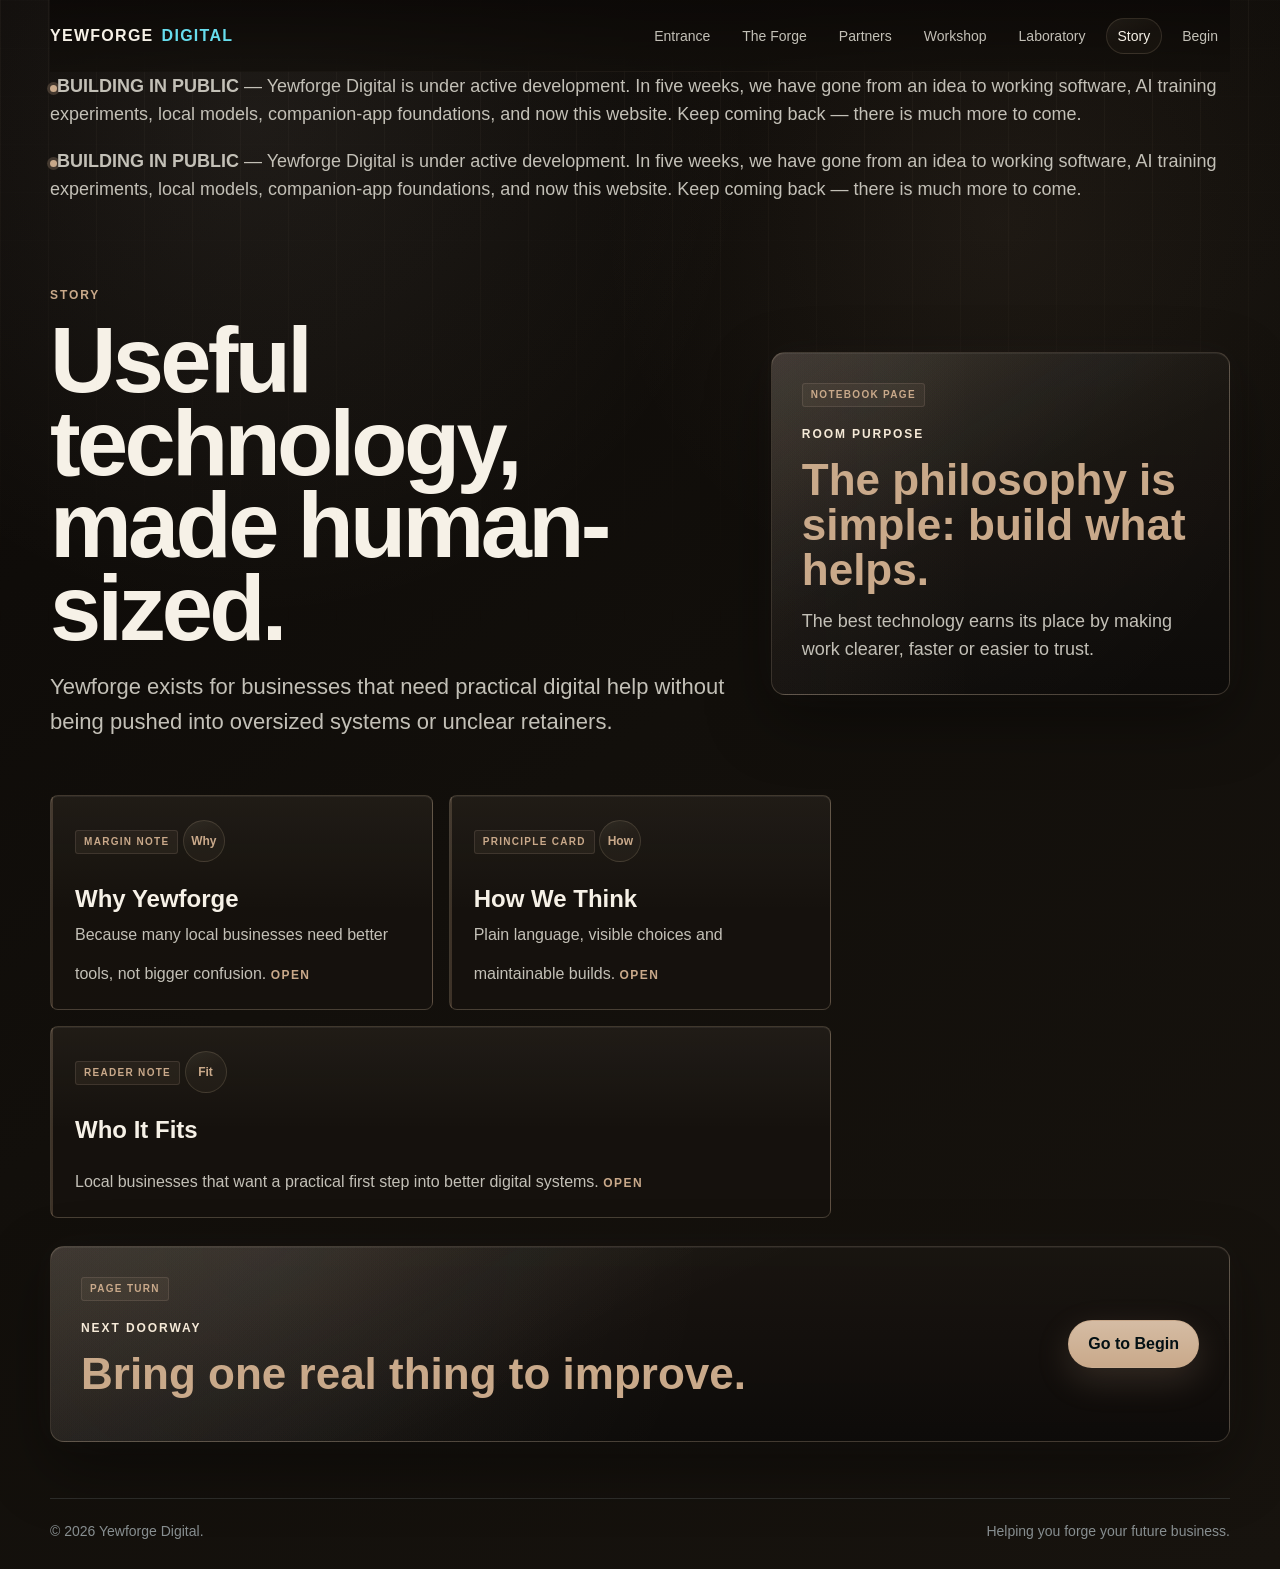
==== about.html @ 074e1b0f "Align Campus pages with YewForge visual system" ====
﻿<!DOCTYPE html>
<html lang="en">
<head>
  <meta charset="UTF-8" />
  <meta name="viewport" content="width=device-width, initial-scale=1.0" />
  <meta http-equiv="refresh" content="0; url=story.html" />
  <title>Story | Yewforge Digital</title>
  <link rel="stylesheet" href="css/campus.css" />
</head>
<body>
  <div class="site-shell">
    <header class="site-header">
      <a class="brand" href="index.html"><span>Yewforge</span><strong>Digital</strong></a>
    </header>
      <p><strong><span class="build-notice-dot" aria-hidden="true"></span>BUILDING IN PUBLIC</strong><span aria-hidden="true"> &mdash; </span><span>Yewforge Digital is under active development. In five weeks, we have gone from an idea to working software, AI training experiments, local models, companion-app foundations, and now this website. Keep coming back &mdash; there is much more to come.</span></p>
      <p><strong><span class="build-notice-dot" aria-hidden="true"></span>BUILDING IN PUBLIC</strong><span aria-hidden="true"> &mdash; </span><span>Yewforge Digital is under active development. In five weeks, we have gone from an idea to working software, AI training experiments, local models, companion-app foundations, and now this website. Keep coming back &mdash; there is much more to come.</span></p>
    </section>    <main class="forward-page">
      <section class="forward-card">
        <p class="eyebrow">Forwarding</p>
        <h1>Story has moved.</h1>
        <p>This old About link now points to the Yewforge Story room.</p>
        <a class="button" href="story.html">Open Story</a>
      </section>
    </main>
  </div>
</body>
</html>
---- css/campus.css ----
﻿:root {
  --bg: #050607;
  --bg-soft: #0b0f12;
  --panel: rgba(15, 18, 21, .88);
  --panel-strong: rgba(20, 24, 28, .96);
  --line: rgba(180, 198, 204, .16);
  --line-bright: rgba(103, 221, 237, .48);
  --text: #f6f1e7;
  --muted: #c3c0b7;
  --quiet: #888f91;
  --cyan: #67dded;
  --ember: #e7a24f;
  --shadow: 0 24px 70px rgba(0, 0, 0, .42);
  --inset: inset 0 1px 0 rgba(255, 255, 255, .06);
  --room-accent: var(--cyan);
  --room-accent-2: var(--ember);
  --room-glow: rgba(103, 221, 237, .10);
  --room-glow-pos: 14% 0%;
  --room-light: rgba(231, 162, 79, .08);
  --room-light-pos: 88% 8%;
  --room-bg-start: #020304;
  --room-bg-mid: #050607;
  --room-bg-end: #101419;
  --room-panel: var(--panel);
  --room-panel-strong: var(--panel-strong);
  --room-surface: rgba(13, 16, 19, .88);
  --room-surface-top: rgba(255, 255, 255, .045);
  --room-border: var(--line);
  --room-marker: var(--room-accent);
  --room-material:
    linear-gradient(155deg, rgba(255, 255, 255, .055), transparent 42%),
    linear-gradient(335deg, rgba(103, 221, 237, .035), transparent 48%),
    var(--room-panel);
  --room-panel-highlight: rgba(255, 255, 255, .06);
  --room-shadow: 0 24px 70px rgba(0, 0, 0, .42);
  --room-edge: var(--room-border);
  --room-key-light: var(--room-glow);
  --room-fill-light: var(--room-light);
}

body[data-room="entrance"] {
  --room-accent: #67dded;
  --room-accent-2: #f6f1e7;
  --room-glow: rgba(103, 221, 237, .12);
  --room-glow-pos: 14% 0%;
  --room-light: rgba(255, 255, 255, .055);
  --room-light-pos: 88% 8%;
  --room-bg-start: #050607;
  --room-bg-mid: #080a0c;
  --room-bg-end: #0d1013;
  --room-panel: rgba(15, 18, 21, .88);
  --room-panel-strong: rgba(20, 24, 28, .96);
  --room-surface: rgba(13, 16, 19, .88);
  --room-surface-top: rgba(255, 255, 255, .045);
  --room-border: rgba(180, 198, 204, .16);
  --room-marker: #67dded;
  --room-material:
    linear-gradient(155deg, rgba(255, 255, 255, .06), transparent 44%),
    linear-gradient(90deg, rgba(103, 221, 237, .075), transparent 34%),
    linear-gradient(180deg, rgba(18, 22, 25, .94), rgba(9, 11, 13, .94));
  --room-panel-highlight: rgba(226, 246, 250, .072);
  --room-shadow: 0 26px 74px rgba(0, 0, 0, .42), 0 0 46px rgba(103, 221, 237, .045);
  --room-edge: rgba(155, 218, 226, .22);
  --room-key-light: rgba(103, 221, 237, .14);
  --room-fill-light: rgba(255, 255, 255, .05);
}

body[data-room="forge"] {
  --room-accent: #e7a24f;
  --room-accent-2: #67dded;
  --room-glow: rgba(231, 162, 79, .09);
  --room-glow-pos: 86% 7%;
  --room-light: rgba(103, 221, 237, .035);
  --room-light-pos: 18% 14%;
  --room-bg-start: #050607;
  --room-bg-mid: #080a0c;
  --room-bg-end: #0b0d10;
  --room-panel: rgba(9, 11, 13, .93);
  --room-panel-strong: rgba(13, 16, 19, .97);
  --room-surface: rgba(8, 10, 12, .92);
  --room-surface-top: rgba(175, 207, 216, .042);
  --room-border: rgba(164, 190, 198, .18);
  --room-marker: #e7a24f;
  --room-material:
    linear-gradient(150deg, rgba(185, 207, 214, .065), transparent 38%),
    linear-gradient(90deg, rgba(88, 100, 106, .12), transparent 52%),
    linear-gradient(180deg, rgba(13, 16, 18, .96), rgba(6, 8, 10, .96));
  --room-panel-highlight: rgba(183, 207, 215, .058);
  --room-shadow: 0 28px 78px rgba(0, 0, 0, .5), 0 0 34px rgba(231, 162, 79, .035);
  --room-edge: rgba(175, 198, 204, .22);
  --room-key-light: rgba(103, 221, 237, .045);
  --room-fill-light: rgba(231, 162, 79, .075);
}

body[data-room="workshop"] {
  --room-accent: #d99a45;
  --room-accent-2: #f2c879;
  --room-glow: rgba(217, 154, 69, .16);
  --room-glow-pos: 34% 84%;
  --room-light: rgba(242, 200, 121, .085);
  --room-light-pos: 18% 12%;
  --room-bg-start: #080706;
  --room-bg-mid: #0e0c09;
  --room-bg-end: #14100b;
  --room-panel: rgba(20, 16, 11, .92);
  --room-panel-strong: rgba(27, 21, 14, .97);
  --room-surface: rgba(21, 17, 12, .92);
  --room-surface-top: rgba(242, 200, 121, .055);
  --room-border: rgba(217, 154, 69, .24);
  --room-marker: #d99a45;
  --room-material:
    linear-gradient(155deg, rgba(242, 200, 121, .09), transparent 44%),
    linear-gradient(90deg, rgba(190, 127, 48, .105), transparent 48%),
    linear-gradient(180deg, rgba(29, 22, 14, .95), rgba(15, 12, 8, .96));
  --room-panel-highlight: rgba(242, 200, 121, .085);
  --room-shadow: 0 26px 70px rgba(0, 0, 0, .45), 0 0 44px rgba(217, 154, 69, .055);
  --room-edge: rgba(217, 154, 69, .30);
  --room-key-light: rgba(242, 200, 121, .105);
  --room-fill-light: rgba(217, 154, 69, .13);
}

body[data-room="laboratory"] {
  --room-accent: #8fefff;
  --room-accent-2: #f6f8f8;
  --room-glow: rgba(143, 239, 255, .19);
  --room-glow-pos: 50% 0%;
  --room-light: rgba(246, 248, 248, .13);
  --room-light-pos: 82% 18%;
  --room-bg-start: #071014;
  --room-bg-mid: #0d171c;
  --room-bg-end: #121a20;
  --room-panel: rgba(20, 30, 36, .94);
  --room-panel-strong: rgba(25, 36, 43, .98);
  --room-surface: rgba(22, 32, 38, .94);
  --room-surface-top: rgba(246, 248, 248, .075);
  --room-border: rgba(166, 244, 255, .24);
  --room-marker: #a6f4ff;
  --room-material:
    linear-gradient(155deg, rgba(246, 250, 250, .115), transparent 46%),
    linear-gradient(90deg, rgba(143, 239, 255, .085), transparent 45%),
    linear-gradient(180deg, rgba(24, 36, 42, .96), rgba(13, 21, 26, .97));
  --room-panel-highlight: rgba(246, 250, 250, .115);
  --room-shadow: 0 24px 68px rgba(0, 0, 0, .36), 0 0 58px rgba(143, 239, 255, .08);
  --room-edge: rgba(166, 244, 255, .31);
  --room-key-light: rgba(143, 239, 255, .22);
  --room-fill-light: rgba(246, 248, 248, .135);
}

body[data-room="story"] {
  --room-accent: #c9a98a;
  --room-accent-2: #f6ead8;
  --room-glow: rgba(201, 169, 138, .105);
  --room-glow-pos: 20% 8%;
  --room-light: rgba(246, 234, 216, .06);
  --room-light-pos: 78% 14%;
  --room-bg-start: #0c0907;
  --room-bg-mid: #120f0b;
  --room-bg-end: #17130e;
  --room-panel: rgba(21, 17, 13, .91);
  --room-panel-strong: rgba(26, 21, 16, .96);
  --room-surface: rgba(22, 18, 14, .91);
  --room-surface-top: rgba(246, 234, 216, .04);
  --room-border: rgba(201, 169, 138, .18);
  --room-marker: #c9a98a;
  --room-material:
    linear-gradient(155deg, rgba(246, 234, 216, .068), transparent 48%),
    linear-gradient(90deg, rgba(201, 169, 138, .05), transparent 44%),
    linear-gradient(180deg, rgba(25, 21, 17, .94), rgba(14, 12, 10, .96));
  --room-panel-highlight: rgba(246, 234, 216, .058);
  --room-shadow: 0 24px 64px rgba(0, 0, 0, .4), 0 0 34px rgba(246, 234, 216, .035);
  --room-edge: rgba(215, 190, 164, .22);
  --room-key-light: rgba(246, 234, 216, .075);
  --room-fill-light: rgba(201, 169, 138, .075);
}

body[data-room="begin"] {
  --room-accent: #8fefff;
  --room-accent-2: #f6f1e7;
  --room-glow: rgba(143, 239, 255, .115);
  --room-glow-pos: 50% 10%;
  --room-light: rgba(246, 241, 231, .055);
  --room-light-pos: 50% 72%;
  --room-bg-start: #07090b;
  --room-bg-mid: #0c1114;
  --room-bg-end: #11171a;
  --room-panel: rgba(15, 21, 24, .91);
  --room-panel-strong: rgba(19, 26, 30, .96);
  --room-surface: rgba(17, 23, 26, .91);
  --room-surface-top: rgba(255, 255, 255, .05);
  --room-border: rgba(143, 239, 255, .17);
  --room-marker: #8fefff;
  --room-material:
    linear-gradient(155deg, rgba(255, 255, 255, .085), transparent 44%),
    linear-gradient(90deg, rgba(143, 239, 255, .06), transparent 48%),
    linear-gradient(180deg, rgba(19, 28, 32, .89), rgba(11, 16, 19, .93));
  --room-panel-highlight: rgba(246, 250, 250, .082);
  --room-shadow: 0 24px 68px rgba(0, 0, 0, .39), 0 0 42px rgba(143, 239, 255, .052);
  --room-edge: rgba(169, 238, 246, .23);
  --room-key-light: rgba(143, 239, 255, .13);
  --room-fill-light: rgba(246, 241, 231, .075);
}

body[data-room="forge-stack"] {
  --text: #171b1e;
  --muted: #5c6267;
  --quiet: #70767a;
  --room-accent: #73526e;
  --room-accent-2: #b48642;
  --room-glow: rgba(115, 82, 110, .12);
  --room-glow-pos: 86% 15%;
  --room-light: rgba(255, 255, 255, .74);
  --room-light-pos: 12% 9%;
  --room-bg-start: #f3f1ec;
  --room-bg-mid: #f3f1ec;
  --room-bg-end: #e8e4dc;
  --room-panel: rgba(255, 255, 255, .54);
  --room-panel-strong: rgba(255, 255, 255, .72);
  --room-surface: rgba(255, 255, 255, .54);
  --room-surface-top: rgba(255, 255, 255, .34);
  --room-border: rgba(23, 27, 30, .16);
  --room-marker: #73526e;
  --room-material:
    linear-gradient(155deg, rgba(255, 255, 255, .68), transparent 46%),
    linear-gradient(335deg, rgba(115, 82, 110, .08), transparent 52%),
    rgba(255, 255, 255, .54);
  --room-panel-highlight: rgba(255, 255, 255, .58);
  --room-shadow: 0 20px 50px rgba(35, 40, 42, .10);
  --room-edge: rgba(115, 82, 110, .32);
  --room-key-light: rgba(115, 82, 110, .12);
  --room-fill-light: rgba(255, 255, 255, .52);
}

* {
  box-sizing: border-box;
}

html {
  color-scheme: dark;
}

body {
  margin: 0;
  min-height: 100vh;
  overflow-x: hidden;
  background:
    radial-gradient(circle at var(--room-glow-pos, 14% 0%), var(--room-key-light, rgba(103, 221, 237, .10)), transparent 31rem),
    radial-gradient(circle at var(--room-light-pos, 88% 8%), var(--room-fill-light, rgba(231, 162, 79, .08)), transparent 25rem),
    linear-gradient(145deg, var(--room-bg-start, #020304) 0%, var(--room-bg-mid, var(--bg)) 48%, var(--room-bg-end, #101419) 100%);
  color: var(--text);
  font-family: Arial, Helvetica, sans-serif;
  -webkit-font-smoothing: antialiased;
  text-rendering: optimizeLegibility;
}

body[data-room="forge-stack"] {
  color-scheme: light;
  background:
    radial-gradient(circle at 12% 9%, rgba(255, 255, 255, .88), transparent 31%),
    radial-gradient(circle at 86% 15%, rgba(115, 82, 110, .12), transparent 20%),
    linear-gradient(120deg, rgba(255, 255, 255, .20), transparent 50%),
    repeating-linear-gradient(90deg, rgba(31, 38, 41, .015) 0 1px, transparent 1px 8px),
    #f3f1ec;
}

body::before {
  content: "";
  position: fixed;
  inset: 0;
  pointer-events: none;
  background:
    linear-gradient(rgba(255, 255, 255, .018) 1px, transparent 1px),
    linear-gradient(90deg, color-mix(in srgb, var(--room-edge, var(--room-accent, var(--cyan))) 42%, transparent) 1px, transparent 1px);
  background-size: 48px 48px;
  mask-image: linear-gradient(to bottom, rgba(0, 0, 0, .52), transparent 72%);
}

a {
  color: inherit;
}

.site-shell {
  width: min(1180px, calc(100% - 32px));
  min-height: 100vh;
  margin: 0 auto;
  display: flex;
  flex-direction: column;
}

.site-header {
  position: sticky;
  top: 0;
  z-index: 10;
  display: flex;
  align-items: center;
  justify-content: space-between;
  gap: 18px;
  padding: 18px 0;
  background:
    linear-gradient(to bottom, color-mix(in srgb, var(--room-bg-start, #050607) 92%, transparent), color-mix(in srgb, var(--room-bg-mid, #050607) 72%, transparent));
  backdrop-filter: blur(16px);
}

.site-header::after {
  content: "";
  position: absolute;
  right: 0;
  bottom: 0;
  left: 0;
  height: 1px;
  background: linear-gradient(90deg, transparent, color-mix(in srgb, var(--room-edge, var(--room-accent, var(--cyan))) 48%, transparent), transparent);
  opacity: .58;
  pointer-events: none;
}

.brand {
  display: inline-flex;
  align-items: baseline;
  gap: 8px;
  text-decoration: none;
  text-transform: uppercase;
  letter-spacing: .08em;
  font-weight: 900;
}

.brand strong {
  color: var(--cyan);
}

body[data-room="forge-stack"] .brand strong {
  color: var(--room-accent);
}

.site-nav {
  display: flex;
  flex-wrap: wrap;
  justify-content: flex-end;
  gap: 8px;
  font-size: 14px;
}

.site-nav a {
  color: var(--muted);
  text-decoration: none;
  padding: 9px 11px;
  border: 1px solid transparent;
  border-radius: 999px;
  transition: color .2s ease, border-color .2s ease, background .2s ease;
}

.site-nav a:hover {
  color: var(--text);
  border-color: color-mix(in srgb, var(--room-edge, var(--room-accent, var(--cyan))) 60%, transparent);
  background:
    linear-gradient(160deg, color-mix(in srgb, var(--room-panel-highlight, white) 60%, transparent), transparent 52%),
    color-mix(in srgb, var(--room-accent, var(--cyan)) 3%, transparent);
}

.site-nav a[aria-current="page"] {
  color: var(--text);
  border-color: color-mix(in srgb, var(--room-edge, var(--room-accent, var(--cyan))) 68%, transparent);
  background:
    linear-gradient(160deg, color-mix(in srgb, var(--room-panel-highlight, white) 70%, transparent), transparent 50%),
    color-mix(in srgb, var(--room-accent, var(--cyan)) 4%, transparent);
}

.nav-toggle {
  display: none;
  border: 1px solid var(--line);
  border-radius: 999px;
  background: rgba(255, 255, 255, .045);
  color: var(--text);
  padding: 10px 14px;
  font: inherit;
  font-weight: 800;
}

main {
  flex: 1;
}

.room-layout {
  padding-bottom: 56px;
}

.room-hero {
  min-height: 72vh;
  display: grid;
  grid-template-columns: minmax(0, 1.08fr) minmax(300px, .72fr);
  gap: 32px;
  align-items: center;
  padding: 56px 0 42px;
}

.room-hero.compact {
  min-height: auto;
  padding: 64px 0 34px;
}

.entrance-hero {
  border-bottom: 1px solid var(--room-edge, var(--line));
}

.eyebrow {
  margin: 0 0 14px;
  color: var(--room-accent, var(--cyan));
  font-size: 12px;
  font-weight: 900;
  letter-spacing: .16em;
  text-transform: uppercase;
}

.eyebrow.ember {
  color: var(--room-accent-2, var(--ember));
}

h1,
h2,
p {
  margin-top: 0;
}

h1 {
  max-width: 860px;
  margin-bottom: 20px;
  font-size: clamp(44px, 8vw, 92px);
  line-height: .9;
  letter-spacing: -.04em;
}

h2 {
  margin-bottom: 14px;
  color: var(--room-accent, var(--cyan));
  font-size: clamp(26px, 4vw, 44px);
  line-height: 1.02;
}

p,
.lead {
  color: var(--muted);
  font-size: 18px;
  line-height: 1.58;
}

.lead {
  max-width: 760px;
  font-size: clamp(18px, 2vw, 22px);
}

.purpose-panel,
.next-door {
  position: relative;
  overflow: hidden;
  background:
    linear-gradient(145deg, var(--room-panel-highlight, rgba(255, 255, 255, .06)), transparent 46%),
    radial-gradient(circle at 18% 0%, color-mix(in srgb, var(--room-key-light, var(--room-glow)) 64%, transparent), transparent 28rem),
    var(--room-material, var(--room-panel, var(--panel)));
  border: 1px solid var(--room-edge, var(--room-border, var(--line)));
  border-radius: 14px;
  box-shadow: var(--room-shadow, var(--shadow)), var(--inset);
  padding: 30px;
}

.purpose-panel p:last-child,
.next-door p:last-child {
  margin-bottom: 0;
}

.doorway-row {
  display: flex;
  flex-wrap: wrap;
  gap: 12px;
  margin-top: 28px;
}

.button {
  display: inline-flex;
  align-items: center;
  justify-content: center;
  min-height: 48px;
  padding: 13px 19px;
  border: 1px solid color-mix(in srgb, var(--room-accent, var(--cyan)) 66%, transparent);
  border-radius: 999px;
  background: linear-gradient(180deg, color-mix(in srgb, var(--room-accent, var(--cyan)) 78%, white), var(--room-accent, var(--cyan)));
  color: #031014;
  text-decoration: none;
  font-weight: 900;
  box-shadow: 0 12px 34px color-mix(in srgb, var(--room-accent, var(--cyan)) 18%, transparent);
  transition: border-color .2s ease, box-shadow .2s ease, transform .2s ease;
}

.button:hover {
  transform: translateY(-1px);
  box-shadow: 0 16px 42px color-mix(in srgb, var(--room-accent, var(--cyan)) 24%, transparent);
}

.button-quiet {
  background:
    linear-gradient(155deg, color-mix(in srgb, var(--room-panel-highlight, white) 48%, transparent), transparent 48%),
    transparent;
  color: var(--text);
  border-color: var(--room-edge, var(--line));
  box-shadow: none;
}

.button-quiet:hover {
  border-color: color-mix(in srgb, var(--room-accent, var(--cyan)) 42%, transparent);
}

.room-grid,
.object-grid,
.process-rail {
  display: grid;
  gap: 16px;
}

.room-grid {
  grid-template-columns: repeat(4, minmax(0, 1fr));
  padding: 34px 0 64px;
}

.room-card,
.object-face {
  position: relative;
  overflow: hidden;
  width: 100%;
  min-height: 190px;
  border: 1px solid var(--room-edge, var(--room-border, var(--line)));
  border-radius: 14px;
  background:
    linear-gradient(160deg, var(--room-panel-highlight, var(--room-surface-top, rgba(255, 255, 255, .045))), transparent 48%),
    linear-gradient(340deg, color-mix(in srgb, var(--room-fill-light, var(--room-light)) 52%, transparent), transparent 58%),
    var(--room-surface, rgba(13, 16, 19, .88));
  color: var(--text);
  text-align: left;
  text-decoration: none;
  padding: 24px;
  box-shadow: var(--inset);
  transition: border-color .2s ease, transform .2s ease, background .2s ease, box-shadow .2s ease;
}

.room-card {
  display: flex;
  flex-direction: column;
}

.room-card > *,
.object-face > *,
.purpose-panel > *,
.next-door > * {
  position: relative;
  z-index: 1;
}

.room-card-wide {
  grid-column: span 2;
}

.room-card:hover,
.object-face:hover,
.reveal-object.is-open .object-face {
  transform: translateY(-3px);
  border-color: color-mix(in srgb, var(--room-edge, var(--room-accent, var(--cyan))) 80%, transparent);
  background:
    linear-gradient(150deg, color-mix(in srgb, var(--room-key-light, var(--room-glow)) 72%, transparent), transparent 42%),
    linear-gradient(335deg, color-mix(in srgb, var(--room-fill-light, var(--room-light)) 52%, transparent), transparent 52%),
    var(--room-material, var(--room-panel-strong, var(--panel-strong)));
  box-shadow: var(--room-shadow, 0 18px 46px rgba(0, 0, 0, .28)), var(--inset);
}

.room-marker,
.object-icon {
  display: inline-flex;
  align-items: center;
  justify-content: center;
  width: 42px;
  height: 42px;
  margin-bottom: 24px;
  border: 1px solid color-mix(in srgb, var(--room-edge, var(--room-marker, var(--room-accent, var(--cyan)))) 74%, transparent);
  border-radius: 999px;
  color: var(--room-marker, var(--room-accent, var(--cyan)));
  background:
    linear-gradient(155deg, color-mix(in srgb, var(--room-panel-highlight, white) 75%, transparent), transparent 48%),
    color-mix(in srgb, var(--room-marker, var(--room-accent, var(--cyan))) 5%, transparent);
  font-size: 12px;
  font-weight: 900;
}

.object-label {
  display: inline-flex;
  align-items: center;
  width: fit-content;
  max-width: 100%;
  margin: 0 0 18px;
  padding: 5px 8px;
  border: 1px solid color-mix(in srgb, var(--room-edge, var(--room-accent, var(--cyan))) 62%, transparent);
  border-radius: 999px;
  color: var(--room-accent, var(--cyan));
  background: color-mix(in srgb, var(--room-accent, var(--cyan)) 7%, transparent);
  font-size: 10px;
  font-weight: 900;
  letter-spacing: .13em;
  line-height: 1.2;
  text-transform: uppercase;
}

.object-label + .room-marker,
.object-label + .object-icon {
  margin-top: 0;
}

body[data-room="entrance"] .purpose-panel::after {
  content: "";
  position: absolute;
  right: 22px;
  bottom: 20px;
  width: 88px;
  height: 1px;
  background: linear-gradient(90deg, transparent, var(--room-accent), transparent);
  opacity: .58;
}

body[data-room="entrance"] .room-card::before {
  content: "";
  position: absolute;
  inset: 12px;
  border: 1px solid color-mix(in srgb, var(--room-edge, var(--room-accent)) 52%, transparent);
  border-radius: 10px;
  opacity: .42;
  pointer-events: none;
}

body[data-room="entrance"] .room-card::after {
  content: "";
  position: absolute;
  top: 24px;
  right: 22px;
  width: 24px;
  height: 24px;
  border-top: 1px solid color-mix(in srgb, var(--room-accent) 68%, transparent);
  border-right: 1px solid color-mix(in srgb, var(--room-accent) 68%, transparent);
  opacity: .62;
}

body[data-room="forge"] .object-face {
  border-radius: 10px;
  background:
    linear-gradient(115deg, color-mix(in srgb, var(--room-panel-highlight) 78%, transparent), transparent 36%),
    repeating-linear-gradient(90deg, rgba(255, 255, 255, .028) 0 1px, transparent 1px 14px),
    var(--room-surface);
}

body[data-room="forge"] .object-face::before {
  content: "";
  position: absolute;
  right: 18px;
  bottom: 18px;
  width: 44px;
  height: 10px;
  border-top: 1px solid color-mix(in srgb, var(--room-accent) 70%, transparent);
  border-bottom: 1px solid color-mix(in srgb, var(--room-accent-2) 45%, transparent);
  transform: skewX(-18deg);
  opacity: .55;
}

body[data-room="workshop"] .object-face::before {
  content: "";
  position: absolute;
  top: 14px;
  right: 14px;
  left: 14px;
  height: 9px;
  background: repeating-linear-gradient(90deg, color-mix(in srgb, var(--room-accent) 60%, transparent) 0 1px, transparent 1px 12px);
  opacity: .62;
}

body[data-room="workshop"] .object-face::after {
  margin-top: 28px;
}

body[data-room="laboratory"] .object-face {
  border-radius: 12px;
  background:
    linear-gradient(180deg, color-mix(in srgb, var(--room-panel-highlight) 70%, transparent), transparent 42%),
    linear-gradient(90deg, transparent 0 14px, color-mix(in srgb, var(--room-accent) 12%, transparent) 14px 15px, transparent 15px),
    var(--room-surface);
}

body[data-room="laboratory"] .object-face::before {
  content: "";
  position: absolute;
  inset: 12px;
  border: 1px solid color-mix(in srgb, var(--room-accent) 42%, transparent);
  border-radius: 8px;
  opacity: .52;
  pointer-events: none;
}

body[data-room="story"] .object-face {
  border-radius: 8px;
  background:
    linear-gradient(90deg, color-mix(in srgb, var(--room-accent) 22%, transparent) 0 2px, transparent 2px),
    linear-gradient(180deg, color-mix(in srgb, var(--room-panel-highlight) 86%, transparent), transparent 54%),
    var(--room-surface);
}

body[data-room="story"] .object-label {
  border-radius: 3px;
}

body[data-room="story"] .object-reveal > p {
  border-left: 2px solid color-mix(in srgb, var(--room-accent) 48%, transparent);
}

body[data-room="begin"] .purpose-panel,
body[data-room="begin"] .next-door {
  background:
    linear-gradient(180deg, color-mix(in srgb, var(--room-panel-highlight) 64%, transparent), transparent 44%),
    linear-gradient(90deg, color-mix(in srgb, var(--room-accent) 9%, transparent), transparent 38%),
    var(--room-material);
}

body[data-room="begin"] .object-face {
  border-radius: 12px;
}

body[data-room="begin"] .object-face::before {
  content: "";
  position: absolute;
  right: 18px;
  top: 18px;
  width: 34px;
  height: 34px;
  border: 1px solid color-mix(in srgb, var(--room-accent) 40%, transparent);
  border-radius: 50%;
  opacity: .45;
}

.room-card strong,
.object-face strong {
  display: block;
  margin-bottom: 10px;
  font-size: 24px;
  line-height: 1.1;
}

.room-card span:last-child,
.object-face span:last-child {
  color: var(--muted);
  line-height: 1.45;
}

.object-grid {
  grid-template-columns: repeat(3, minmax(0, 1fr));
}

.process-rail {
  grid-template-columns: repeat(5, minmax(0, 1fr));
}

.reveal-object {
  position: relative;
}

.object-face {
  display: block;
  cursor: pointer;
  font: inherit;
}

.object-face::after {
  content: "Open";
  display: inline-block;
  margin-top: 22px;
  color: var(--room-accent, var(--cyan));
  font-size: 12px;
  font-weight: 900;
  letter-spacing: .12em;
  text-transform: uppercase;
}

.reveal-object.is-open .object-face::after {
  content: "Close";
  color: var(--room-accent-2, var(--ember));
}

.featured-object {
  grid-column: span 2;
}

.object-reveal {
  display: grid;
  grid-template-rows: 0fr;
  opacity: 0;
  transition: grid-template-rows .24s ease, opacity .24s ease;
}

.object-reveal > p {
  overflow: hidden;
  margin: 0;
  padding: 0 22px;
  color: var(--muted);
}

.reveal-object.is-open .object-reveal {
  grid-template-rows: 1fr;
  opacity: 1;
}

.reveal-object.is-open .object-reveal > p {
  padding-top: 16px;
  padding-bottom: 18px;
  border-bottom: 1px solid color-mix(in srgb, var(--room-edge, var(--room-accent-2, var(--ember))) 58%, transparent);
}

.next-door {
  display: flex;
  align-items: center;
  justify-content: space-between;
  gap: 24px;
  margin-top: 28px;
}

.final-door {
  align-items: flex-start;
}

code {
  color: var(--text);
  background: rgba(255, 255, 255, .06);
  border: 1px solid var(--line);
  border-radius: 5px;
  padding: 2px 5px;
}

.site-footer {
  display: flex;
  justify-content: space-between;
  gap: 16px;
  border-top: 1px solid var(--line);
  padding: 24px 0 30px;
  color: var(--quiet);
  font-size: 14px;
}

.forward-page {
  display: grid;
  min-height: calc(100vh - 150px);
  place-items: center;
}

.forward-card {
  max-width: 620px;
  background:
    linear-gradient(145deg, var(--room-panel-highlight, rgba(255, 255, 255, .06)), transparent 46%),
    radial-gradient(circle at 18% 0%, color-mix(in srgb, var(--room-key-light, var(--room-glow)) 58%, transparent), transparent 26rem),
    var(--room-material, var(--panel));
  border: 1px solid var(--room-edge, var(--line));
  border-radius: 14px;
  padding: 30px;
  box-shadow: var(--room-shadow, var(--shadow)), var(--inset);
}

:focus-visible {
  outline: 3px solid color-mix(in srgb, var(--room-accent, var(--cyan)) 82%, white);
  outline-offset: 3px;
}

.forge-stack-shell {
  width: min(1180px, calc(100% - 32px));
}

.forge-stack-page {
  padding-bottom: 56px;
}

.stack-hero {
  display: grid;
  grid-template-columns: minmax(0, 1.25fr) minmax(300px, .75fr);
  gap: 34px;
  align-items: end;
  padding: 64px 0 46px;
}

.stack-rule {
  width: 68px;
  height: 2px;
  margin: 17px 0 22px;
  background: var(--room-accent);
}

.stack-hero h1 {
  max-width: 820px;
  margin: 0;
  color: #171b1e;
  font-size: clamp(48px, 7vw, 102px);
  font-weight: 650;
  letter-spacing: -.065em;
  line-height: .94;
}

.stack-hero h1 span {
  color: var(--room-accent);
}

.stack-hero .lead {
  max-width: 670px;
  margin-top: 24px;
  color: #42484c;
}

.stack-status,
.stack-partner-copy,
.stack-contact-card {
  border: 1px solid var(--room-border);
  background: rgba(255, 255, 255, .46);
}

.stack-status {
  padding: 22px;
  border-color: rgba(115, 82, 110, .45);
  background: linear-gradient(140deg, rgba(255, 255, 255, .70), rgba(238, 229, 237, .62));
  box-shadow: var(--room-shadow);
}

.stack-status-top {
  display: flex;
  align-items: center;
  justify-content: space-between;
  color: var(--muted);
  font-size: 11px;
  letter-spacing: .08em;
  text-transform: uppercase;
}

.stack-pulse {
  width: 9px;
  height: 9px;
  border-radius: 999px;
  background: var(--room-accent);
  box-shadow: 0 0 0 5px rgba(115, 82, 110, .12);
}

.stack-status h2,
.stack-contact-card h2 {
  margin: 28px 0 9px;
  color: #171b1e;
  font-size: 30px;
  letter-spacing: -.05em;
}

.stack-status h2 {
  font-size: 26px;
}

.stack-status p,
.stack-card p,
.stack-partner-copy p,
.stack-contact-card p,
.stack-ecosystem p,
.stack-tracks p {
  color: var(--muted);
  font-size: 14px;
  line-height: 1.55;
}

.stack-meta {
  display: flex;
  flex-wrap: wrap;
  gap: 18px;
  margin: 24px 0 0;
  padding-top: 16px;
  border-top: 1px solid var(--room-border);
}

.stack-meta dt {
  color: var(--muted);
  font-size: 11px;
}

.stack-meta dd {
  margin: 3px 0 0;
  color: #171b1e;
  font-size: 13px;
  font-weight: 700;
}

.stack-section-intro {
  display: flex;
  align-items: end;
  justify-content: space-between;
  gap: 20px;
  padding: 36px 0 18px;
  border-top: 1px solid var(--room-border);
}

.stack-section-intro h2,
.stack-ecosystem h2,
.stack-partner-copy h2 {
  margin: 0;
  color: #171b1e;
  font-size: clamp(28px, 4vw, 48px);
  font-weight: 640;
  letter-spacing: -.05em;
}

.stack-section-intro p {
  max-width: 560px;
  margin: 0;
  color: var(--muted);
  font-size: 14px;
  line-height: 1.5;
}

.stack-notice {
  display: flex;
  align-items: flex-start;
  gap: 12px;
  margin-bottom: 20px;
  padding: 14px 16px;
  border-left: 3px solid var(--room-accent);
  border-radius: 14px;
  background:
    linear-gradient(155deg, rgba(255, 255, 255, .68), transparent 52%),
    rgba(255, 255, 255, .42);
  box-shadow: inset 0 1px 0 rgba(255, 255, 255, .52);
}

.stack-notice p {
  margin: 0;
  color: #4a5256;
  font-size: 13px;
  line-height: 1.45;
}

.stack-notice strong {
  color: #171b1e;
}

.stack-grid {
  display: grid;
  grid-template-columns: repeat(12, 1fr);
  gap: 14px;
}

.stack-card {
  position: relative;
  grid-column: span 4;
  min-height: 210px;
  overflow: hidden;
  padding: 24px;
  border: 1px solid var(--room-border);
  border-radius: 18px;
  background:
    linear-gradient(150deg, rgba(255, 255, 255, .86), transparent 40%),
    radial-gradient(circle at 18% 0%, rgba(115, 82, 110, .12), transparent 12rem),
    linear-gradient(340deg, rgba(48, 52, 55, .12), transparent 58%),
    rgba(247, 244, 239, .94);
  box-shadow:
    0 18px 42px rgba(50, 55, 58, .11),
    inset 0 1px 0 rgba(255, 255, 255, .82);
  transition: border-color .2s ease, box-shadow .2s ease, transform .2s ease, background .2s ease;
}

.stack-card:hover {
  transform: translateY(-4px);
  border-color: rgba(115, 82, 110, .65);
  background:
    linear-gradient(150deg, rgba(255, 255, 255, .92), transparent 40%),
    radial-gradient(circle at 18% 0%, rgba(115, 82, 110, .17), transparent 12rem),
    linear-gradient(340deg, rgba(180, 134, 66, .15), transparent 58%),
    rgba(250, 247, 242, .98);
  box-shadow:
    var(--room-shadow),
    inset 0 1px 0 rgba(255, 255, 255, .86);
}

.stack-card > * {
  position: relative;
  z-index: 1;
}

.stack-card::before {
  content: "";
  position: absolute;
  top: 13px;
  right: 16px;
  left: 16px;
  height: 1px;
  background: linear-gradient(90deg, transparent, rgba(115, 82, 110, .34), rgba(180, 134, 66, .26), transparent);
  opacity: .72;
  pointer-events: none;
}

.stack-card::after {
  content: "";
  position: absolute;
  right: -40px;
  bottom: -50px;
  width: 150px;
  height: 150px;
  border: 1px solid rgba(115, 82, 110, .18);
  border-radius: 999px;
  background: radial-gradient(circle, rgba(255, 255, 255, .26), transparent 58%);
  pointer-events: none;
}

.stack-card-wide {
  grid-column: span 6;
}

.stack-kicker {
  margin-bottom: 16px;
  color: #4e5559;
  font-size: 11px;
  letter-spacing: .13em;
  text-transform: uppercase;
}

.stack-type {
  margin: 0 0 10px;
  color: #171b1e;
  font-size: 30px;
  font-weight: 800;
  letter-spacing: -.065em;
}

.stack-brand-text {
  display: grid;
  gap: 10px;
  margin-bottom: 16px;
  letter-spacing: 0;
}

.stack-mark-label {
  color: #4b5257;
  font-size: 10px;
  font-weight: 900;
  letter-spacing: .11em;
  line-height: 1.2;
  text-transform: uppercase;
}

.stack-brand-row,
.stack-brand-combo {
  display: flex;
  min-width: 0;
  align-items: center;
  gap: 12px;
}

.stack-brand-row {
  width: fit-content;
  max-width: 100%;
  padding: 10px 12px;
  border: 1px solid rgba(23, 27, 30, .14);
  border-radius: 14px;
  background: rgba(255, 255, 255, .72);
  box-shadow: inset 0 1px 0 rgba(255, 255, 255, .82);
}

.stack-brand-name,
.stack-brand-python,
.stack-brand-kotlin,
.stack-brand-web-row .stack-brand-row > span:last-child {
  min-width: 0;
  color: #171b1e;
  font-size: clamp(28px, 3.2vw, 36px);
  font-weight: 900;
  line-height: 1;
  overflow-wrap: anywhere;
}

.stack-brand-subline {
  color: #3d464c;
  font-size: 13px;
  font-weight: 900;
  letter-spacing: .08em;
  text-transform: uppercase;
}

.stack-brand-combo {
  flex-wrap: wrap;
}

.stack-brand-combo .stack-brand-row {
  padding-right: 14px;
}

.stack-brand-plus {
  color: #61686d;
  font-size: 22px;
  font-weight: 900;
}

.stack-brand-python {
  color: #234f7d;
}

.stack-brand-kotlin {
  color: #5633a8;
}

.stack-brand-icon-text {
  display: inline-flex;
  flex: 0 0 auto;
  align-items: center;
  justify-content: center;
  width: 44px;
  height: 44px;
  border: 1px solid rgba(180, 134, 66, .48);
  border-radius: 12px;
  background: #efe3d0;
  color: #5f472d;
  font-size: 15px;
  font-weight: 900;
  letter-spacing: .02em;
}

.stack-brand-dell .stack-brand-icon-text {
  border-color: rgba(0, 125, 184, .36);
  background: #e4f2f8;
  color: #006ba0;
}

.stack-brand-nvidia .stack-brand-icon-text {
  border-color: rgba(118, 185, 0, .40);
  background: #edf8dc;
  color: #3f7100;
}

.stack-brand-code .stack-brand-row:first-child .stack-brand-icon-text {
  border-color: rgba(55, 118, 171, .34);
  background: #e5f0f8;
  color: #234f7d;
}

.stack-brand-code .stack-brand-row:last-child .stack-brand-icon-text {
  border-color: rgba(127, 82, 255, .32);
  background: #eee8ff;
  color: #5633a8;
}

.stack-brand-docker .stack-brand-icon-text {
  border-color: rgba(36, 150, 237, .34);
  background: #e3f2fd;
  color: #1275b7;
}

.stack-brand-row-neutral {
  border-color: rgba(180, 134, 66, .30);
  background: rgba(249, 241, 228, .82);
}

.stack-brand-row-windows {
  border-color: rgba(0, 120, 212, .24);
  background: rgba(231, 243, 252, .82);
}

.stack-brand-row-windows .stack-brand-icon-text {
  border-color: rgba(0, 120, 212, .40);
  background: #e2f0fb;
  color: #075a9a;
}

.stack-brand-web-row {
  gap: 8px;
}

.stack-brand-web-row .stack-brand-row {
  gap: 8px;
  padding: 9px 10px;
}

.stack-brand-web-row .stack-brand-icon-text {
  width: 34px;
  height: 34px;
  font-size: 13px;
}

.stack-brand-web-row .stack-brand-row > span:last-child {
  font-size: clamp(20px, 2.6vw, 28px);
}

.stack-brand-web-row .stack-brand-row:nth-child(1) .stack-brand-icon-text {
  border-color: rgba(227, 79, 38, .34);
  background: #fbe8e1;
  color: #b83212;
}

.stack-brand-web-row .stack-brand-row:nth-child(2) .stack-brand-icon-text {
  border-color: rgba(102, 51, 153, .34);
  background: #efe7f7;
  color: #663399;
}

.stack-brand-web-row .stack-brand-row:nth-child(3) .stack-brand-icon-text {
  border-color: rgba(178, 153, 0, .34);
  background: #fff6bf;
  color: #574a00;
}

.stack-card p {
  color: #3b4247;
  font-size: 15px;
}

.stack-tag {
  display: inline-flex;
  margin-top: 19px;
  padding: 5px 8px;
  border: 1px solid var(--room-border);
  border-radius: 999px;
  background: rgba(255, 255, 255, .4);
  color: var(--muted);
  font-size: 10px;
  letter-spacing: .06em;
  text-transform: uppercase;
}

.stack-tag-live {
  border-color: rgba(115, 82, 110, .70);
  background: rgba(238, 229, 237, .72);
  color: var(--room-accent);
}

.stack-ecosystem {
  position: relative;
  overflow: hidden;
  margin-top: 54px;
  padding: 42px;
  background: #101315;
  color: #edf3f3;
}

.stack-ecosystem::before {
  content: "";
  position: absolute;
  inset: 0;
  background:
    radial-gradient(circle at 90% 20%, rgba(115, 82, 110, .30), transparent 22%),
    linear-gradient(115deg, transparent 30%, rgba(255, 255, 255, .03) 31%, transparent 32%);
  pointer-events: none;
}

.stack-ecosystem > * {
  position: relative;
}

.stack-ecosystem .eyebrow {
  color: #a6b3b6;
}

.stack-ecosystem h2 {
  max-width: 760px;
  margin-top: 18px;
  color: #edf3f3;
}

.stack-ecosystem > p:not(.eyebrow) {
  max-width: 740px;
  color: #bcc6c8;
  font-size: 15px;
  line-height: 1.6;
}

.stack-tracks {
  display: grid;
  grid-template-columns: repeat(3, 1fr);
  gap: 12px;
  margin-top: 28px;
}

.stack-tracks article {
  padding: 18px;
  border: 1px solid rgba(255, 255, 255, .12);
  background: rgba(255, 255, 255, .035);
}

.stack-tracks strong {
  display: block;
  margin-bottom: 14px;
  color: #b990b2;
  font-size: 11px;
  letter-spacing: .1em;
  text-transform: uppercase;
}

.stack-tracks h3 {
  margin: 0 0 8px;
  color: #fff;
  font-size: 13px;
}

.stack-tracks p {
  margin: 0;
  color: #b4c0c2;
  font-size: 12px;
  line-height: 1.5;
}

.stack-partner {
  display: grid;
  grid-template-columns: 1.2fr .8fr;
  gap: 28px;
  align-items: stretch;
  padding-top: 56px;
}

.stack-partner-copy,
.stack-contact-card {
  padding: 36px;
}

.stack-partner-copy h2 {
  margin: 16px 0 14px;
}

.stack-partner-copy p {
  max-width: 650px;
  font-size: 15px;
  line-height: 1.6;
}

.stack-bullets {
  display: grid;
  grid-template-columns: repeat(2, 1fr);
  gap: 10px;
  margin: 26px 0 0;
  padding: 0;
  list-style: none;
}

.stack-bullets li {
  padding: 12px;
  border-top: 1px solid var(--room-border);
  color: #434a4e;
  font-size: 13px;
}

.stack-bullets li::before {
  content: "+";
  margin-right: 8px;
  color: var(--room-accent);
}

.stack-contact-card {
  border-color: rgba(115, 82, 110, .55);
  background: linear-gradient(160deg, rgba(238, 229, 237, .82), rgba(255, 255, 255, .54));
}

.stack-contact-card h2 {
  margin: 16px 0;
}

.partner-form {
  display: grid;
  gap: 11px;
  margin-top: 18px;
}

.partner-form label {
  display: grid;
  gap: 6px;
}

.partner-form label span {
  color: var(--muted);
  font-size: 11px;
  letter-spacing: .06em;
  text-transform: uppercase;
}

.partner-form input,
.partner-form select,
.partner-form textarea {
  width: 100%;
  border: 1px solid rgba(115, 82, 110, .30);
  border-radius: 0;
  background: rgba(255, 255, 255, .62);
  color: #171b1e;
  font: inherit;
  font-size: 13px;
  padding: 10px 11px;
}

.partner-form textarea {
  min-height: 112px;
  resize: vertical;
}

.partner-form input:focus,
.partner-form select:focus,
.partner-form textarea:focus {
  border-color: var(--room-accent);
  box-shadow: 0 0 0 3px rgba(115, 82, 110, .10);
  outline: none;
}

.partner-form .cta {
  width: fit-content;
  margin-top: 7px;
  border: 0;
  background: #171b1e;
  color: #fff;
  cursor: pointer;
  font: inherit;
  font-size: 13px;
  padding: 13px 16px;
  text-decoration: none;
}

.partner-form .cta:hover,
.partner-form .cta:focus-visible {
  background: #2a3439;
}

.partner-form.is-submitting .cta {
  cursor: wait;
  opacity: .74;
}

.honeypot {
  display: none !important;
}

.form-status {
  margin: 4px 0 0;
  color: var(--muted);
  font-size: 12px;
  line-height: 1.45;
}

.form-status.is-success {
  color: #315f39;
}

.form-status.is-error {
  color: #7a3030;
}

.form-note {
  margin-top: 18px;
  font-size: 11px;
}


.build-notice {
  position: relative;
  overflow: hidden;
  margin: 0 0 22px;
  padding: 10px 14px;
  border: 1px solid color-mix(in srgb, var(--room-edge, var(--room-accent, #73526e)) 66%, transparent);
  border-radius: 999px;
  background:
    linear-gradient(145deg, rgba(255, 255, 255, .075), transparent 52%),
    color-mix(in srgb, #17131b 76%, var(--room-accent, #73526e) 24%);
  box-shadow: inset 0 1px 0 rgba(255, 255, 255, .08), 0 12px 32px rgba(0, 0, 0, .16);
  backdrop-filter: blur(14px);
}

body[data-room="forge-stack"] .build-notice {
  background:
    linear-gradient(145deg, rgba(255, 255, 255, .24), transparent 52%),
    rgba(35, 29, 39, .82);
}

.build-notice::after {
  content: "";
  position: absolute;
  right: 16px;
  bottom: -1px;
  left: 16px;
  height: 1px;
  background: linear-gradient(90deg, transparent, color-mix(in srgb, var(--room-accent, #73526e) 70%, white), transparent);
  opacity: .72;
  pointer-events: none;
}

.build-notice p {
  display: flex;
  flex-wrap: wrap;
  gap: 4px;
  align-items: center;
  margin: 0;
  min-width: 0;
  color: #f4efe8;
  font-size: 13px;
  line-height: 1.45;
}

.build-notice strong {
  display: inline-flex;
  align-items: center;
  gap: 7px;
  color: #fff7ef;
  font-size: 11px;
  letter-spacing: .12em;
  text-transform: uppercase;
}

.build-notice p > span:last-child {
  min-width: 0;
  overflow-wrap: break-word;
}

.build-notice-dot {
  display: inline-block;
  width: 7px;
  height: 7px;
  border-radius: 999px;
  background: var(--room-accent, #73526e);
  box-shadow: 0 0 0 3px color-mix(in srgb, var(--room-accent, #73526e) 24%, transparent);
}

@media (max-width: 980px) {
  .room-hero,
  .room-hero.compact {
    grid-template-columns: 1fr;
    min-height: auto;
    padding-top: 42px;
  }

  .room-grid,
  .object-grid,
  .process-rail {
    grid-template-columns: repeat(2, minmax(0, 1fr));
  }

  .room-card-wide,
  .featured-object {
    grid-column: span 1;
  }

  .next-door {
    align-items: flex-start;
    flex-direction: column;
  }

  .stack-hero,
  .stack-partner {
    grid-template-columns: 1fr;
  }

  .stack-card,
  .stack-card-wide {
    grid-column: span 6;
  }

  .stack-tracks {
    grid-template-columns: 1fr;
  }
}

@media (max-width: 760px) {
  .build-notice {
    border-radius: 18px;
    padding: 11px 12px;
  }

  .build-notice p {
    display: grid;
    gap: 3px;
    font-size: 12px;
    line-height: 1.45;
  }

  .build-notice p > span[aria-hidden="true"] {
    display: none;
  }

  .build-notice strong {
    display: inline-flex;
    margin-right: 4px;
    font-size: 10px;
  }

  .build-notice strong::after {
    content: " &mdash;";
  }
  .site-shell {
    width: min(100% - 24px, 1180px);
  }

  .site-header {
    align-items: flex-start;
  }

  .nav-toggle {
    display: inline-flex;
  }

  .site-nav {
    position: absolute;
    top: 64px;
    left: 0;
    right: 0;
    display: none;
    flex-direction: column;
    padding: 12px;
    border: 1px solid var(--line);
    border-radius: 14px;
    background: rgba(8, 10, 12, .98);
    box-shadow: var(--shadow);
  }

  body[data-room="forge-stack"] .site-nav {
    background: rgba(255, 255, 255, .96);
  }

  .site-nav.is-open {
    display: flex;
  }

  .site-nav a {
    padding: 12px;
  }

  h1 {
    font-size: clamp(40px, 14vw, 62px);
  }

  .doorway-row,
  .button {
    width: 100%;
  }

  .room-grid,
  .object-grid,
  .process-rail {
    grid-template-columns: 1fr;
  }

  .room-card,
  .object-face {
    min-height: 160px;
  }

  .site-footer {
    flex-direction: column;
  }

  .stack-hero {
    padding: 44px 0 34px;
  }

  .stack-hero h1 {
    font-size: 52px;
  }

  .stack-section-intro {
    display: block;
  }

  .stack-section-intro p {
    margin-top: 13px;
  }

  .stack-card,
  .stack-card-wide {
    grid-column: span 12;
  }

  .stack-ecosystem {
    padding: 26px 20px;
  }

  .stack-partner-copy,
  .stack-contact-card {
    padding: 26px 20px;
  }

  .stack-bullets {
    grid-template-columns: 1fr;
  }

  .partner-form .cta {
    width: 100%;
  }
}
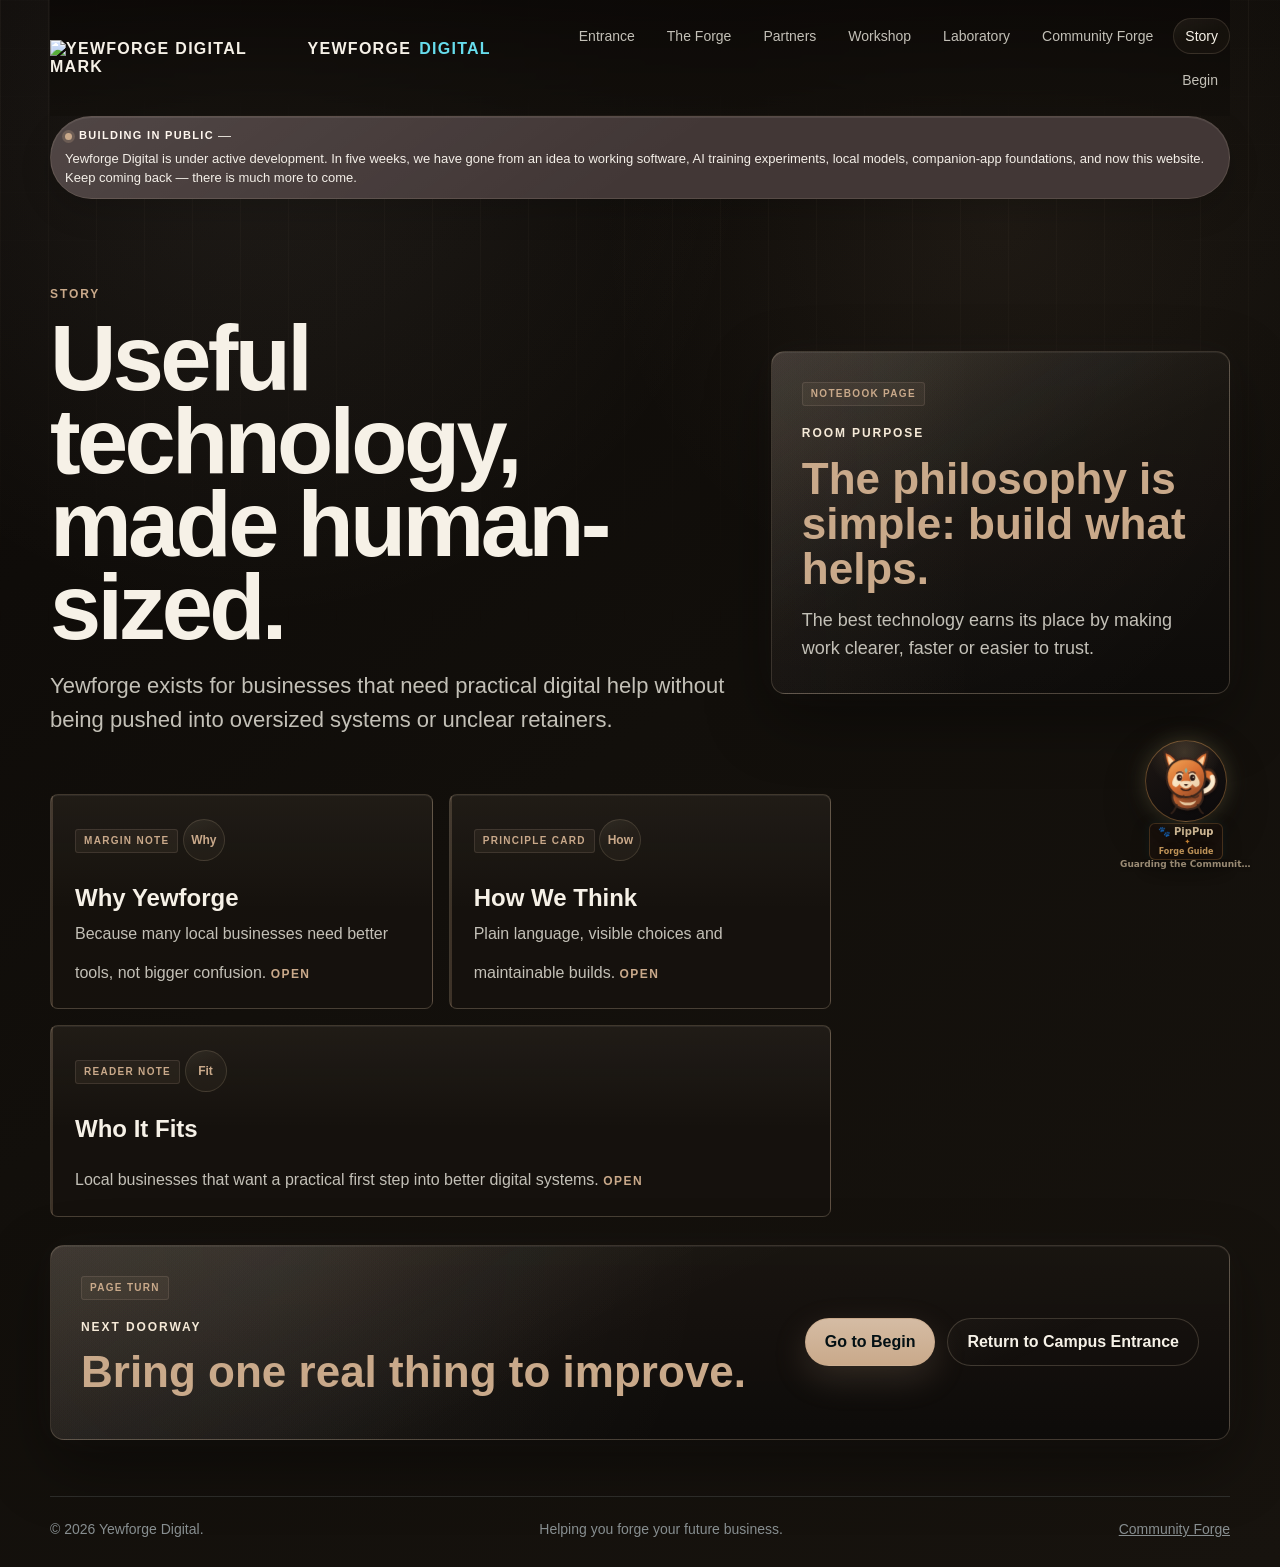
==== commit 09e3faf6: "Add Community Forge, PipPup guide, and nomination flow" ====
--- a/about.html
+++ b/about.html
@@ -1,18 +1,45 @@
-﻿<!DOCTYPE html>
+<!DOCTYPE html>
 <html lang="en">
 <head>
   <meta charset="UTF-8" />
   <meta name="viewport" content="width=device-width, initial-scale=1.0" />
   <meta http-equiv="refresh" content="0; url=story.html" />
-  <title>Story | Yewforge Digital</title>
+  <title>About Redirect | YewForge Digital Story</title>
+  <meta name="description" content="Forwarding page for the previous About link, now pointing visitors to the YewForge Digital Story room." />
+  <link rel="icon" href="favicon.ico" sizes="any">
+  <link rel="icon" type="image/png" sizes="32x32" href="favicon-32x32.png">
+  <link rel="icon" type="image/png" sizes="16x16" href="favicon-16x16.png">
+  <link rel="apple-touch-icon" href="apple-touch-icon.png">
+  <link rel="canonical" href="https://yewforge-digital.co.uk/about.html" />
+  <meta property="og:title" content="About Redirect | YewForge Digital Story" />
+  <meta property="og:description" content="Forwarding page for the previous About link, now pointing visitors to the YewForge Digital Story room." />
+  <meta property="og:url" content="https://yewforge-digital.co.uk/about.html" />
+  <meta property="og:type" content="website" />
+  <meta property="og:image" content="https://yewforge-digital.co.uk/assets/yewforge-og-image.png" />
+  <meta name="twitter:card" content="summary_large_image" />
+  <meta name="twitter:title" content="About Redirect | YewForge Digital Story" />
+  <meta name="twitter:description" content="Forwarding page for the previous About link, now pointing visitors to the YewForge Digital Story room." />
+  <meta name="twitter:image" content="https://yewforge-digital.co.uk/assets/yewforge-og-image.png" />
+
   <link rel="stylesheet" href="css/campus.css" />
+  <script src="js/campus.js" defer></script>
 </head>
 <body>
   <div class="site-shell">
     <header class="site-header">
-      <a class="brand" href="index.html"><span>Yewforge</span><strong>Digital</strong></a>
-    </header>
-      <p><strong><span class="build-notice-dot" aria-hidden="true"></span>BUILDING IN PUBLIC</strong><span aria-hidden="true"> &mdash; </span><span>Yewforge Digital is under active development. In five weeks, we have gone from an idea to working software, AI training experiments, local models, companion-app foundations, and now this website. Keep coming back &mdash; there is much more to come.</span></p>
+      <a class="brand" href="index.html"><img class="brand-mark" src="assets/yewforge_brand_icon.png" alt="YewForge Digital mark"><span>Yewforge</span><strong>Digital</strong></a>
+          <button class="nav-toggle" type="button" aria-expanded="false" aria-controls="site-nav">Menu</button>
+      <nav class="site-nav" id="site-nav" aria-label="Campus rooms">
+        <a href="index.html">Entrance</a>
+        <a href="forge.html">The Forge</a>
+        <a href="forge-stack.html">Partners</a>
+        <a href="workshop.html">Workshop</a>
+        <a href="laboratory.html">Laboratory</a>
+        <a href="community-forge.html">Community Forge</a>
+        <a href="story.html" aria-current="page">Story</a>
+        <a href="begin.html">Begin</a>
+      </nav>    </header>
+    <section class="build-notice" aria-label="Building in public notice">
       <p><strong><span class="build-notice-dot" aria-hidden="true"></span>BUILDING IN PUBLIC</strong><span aria-hidden="true"> &mdash; </span><span>Yewforge Digital is under active development. In five weeks, we have gone from an idea to working software, AI training experiments, local models, companion-app foundations, and now this website. Keep coming back &mdash; there is much more to come.</span></p>
     </section>    <main class="forward-page">
       <section class="forward-card">
@@ -25,4 +52,3 @@
   </div>
 </body>
 </html>
-
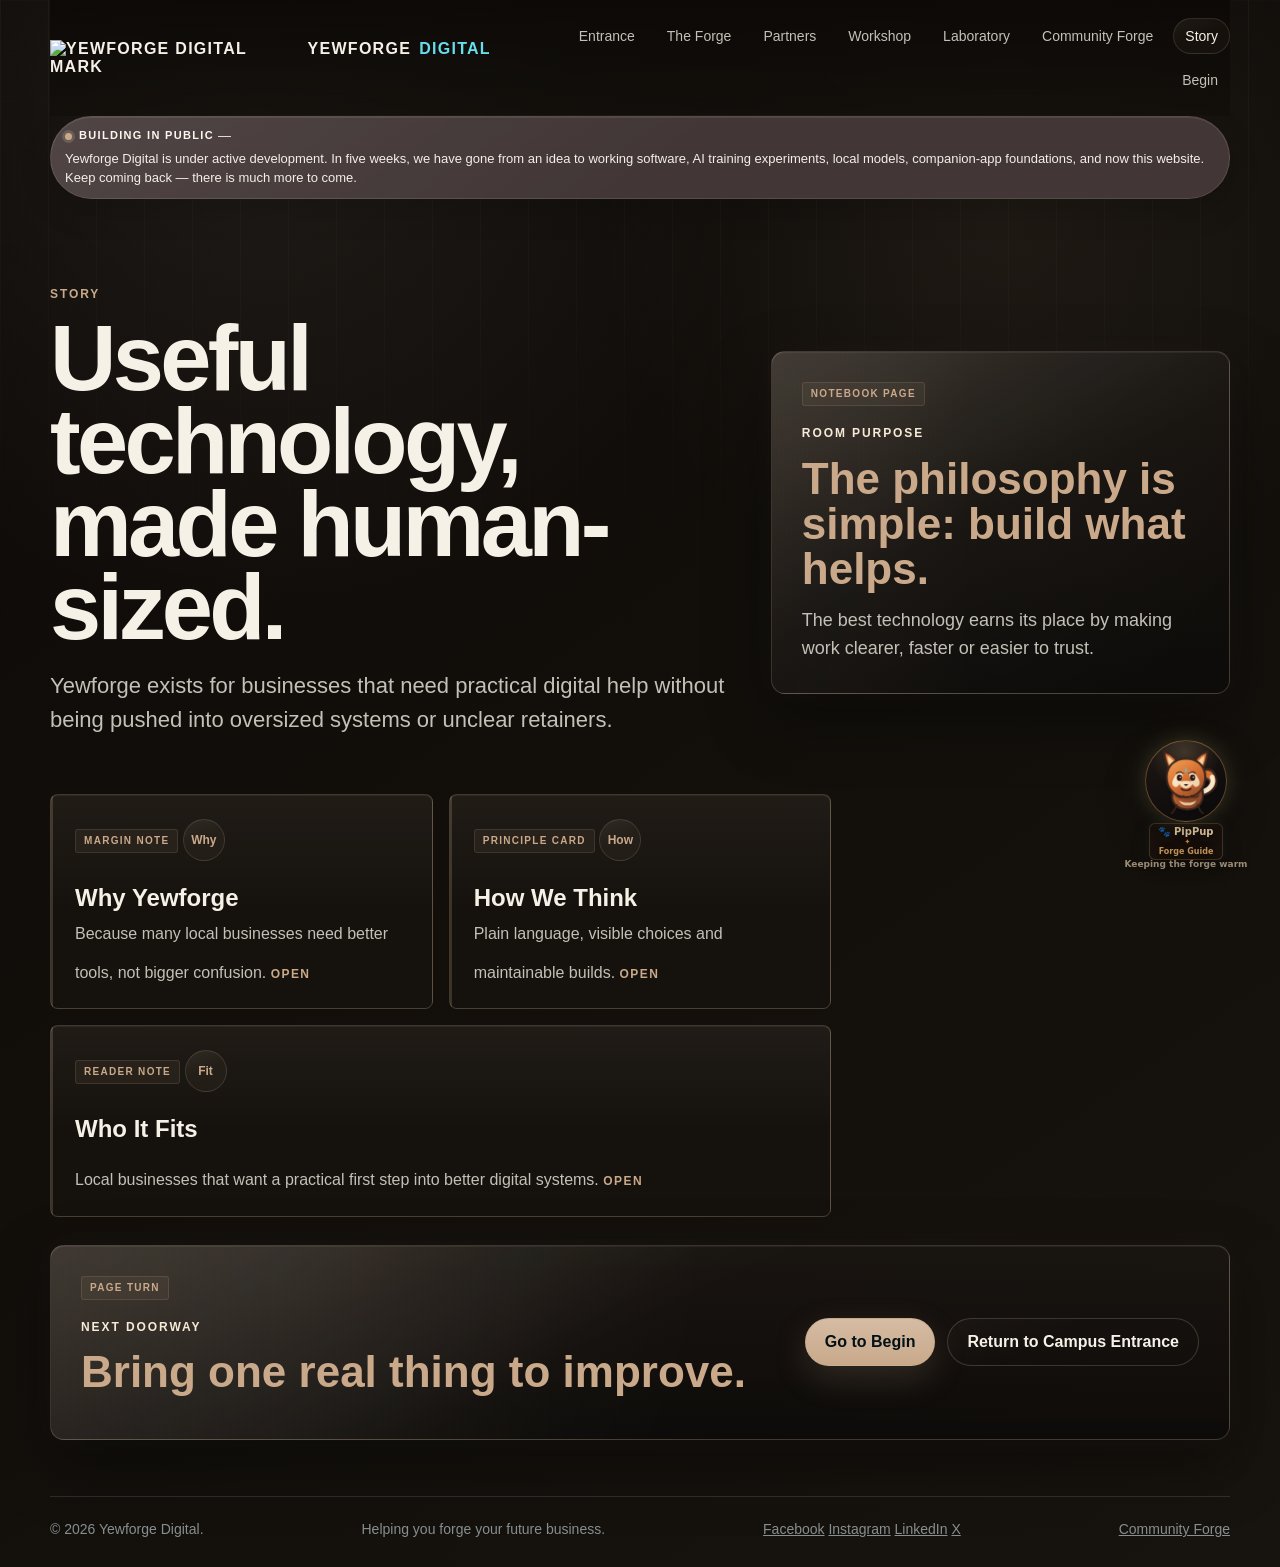
==== commit 99ac07ca: "Add LinkedIn to footer social links" ====
--- a/about.html
+++ b/about.html
@@ -35,7 +35,7 @@
         <a href="forge-stack.html">Partners</a>
         <a href="workshop.html">Workshop</a>
         <a href="laboratory.html">Laboratory</a>
-        <a href="community-forge.html">Community Forge</a>
+      <a href="community-forge.html">Community Forge</a>
         <a href="story.html" aria-current="page">Story</a>
         <a href="begin.html">Begin</a>
       </nav>    </header>
@@ -49,6 +49,15 @@
         <a class="button" href="story.html">Open Story</a>
       </section>
     </main>
-  </div>
+        <footer class="site-footer">
+      <span>&copy; 2026 Yewforge Digital.</span>
+    <nav class="footer-socials" aria-label="YewForge social links">
+      <a href="https://www.facebook.com/YewForgeDigital" target="_blank" rel="noopener" aria-label="Facebook">Facebook</a>
+      <a href="https://www.instagram.com/yewforgedigital/" target="_blank" rel="noopener" aria-label="Instagram">Instagram</a>
+      <a href="https://www.linkedin.com/in/YewForgeDigital" target="_blank" rel="noopener" aria-label="LinkedIn">LinkedIn</a>
+      <a href="https://x.com/YewForgeDigital" target="_blank" rel="noopener" aria-label="X">X</a>
+    </nav>
+      <a href="story.html">Story</a>
+    </footer>  </div>
 </body>
 </html>
